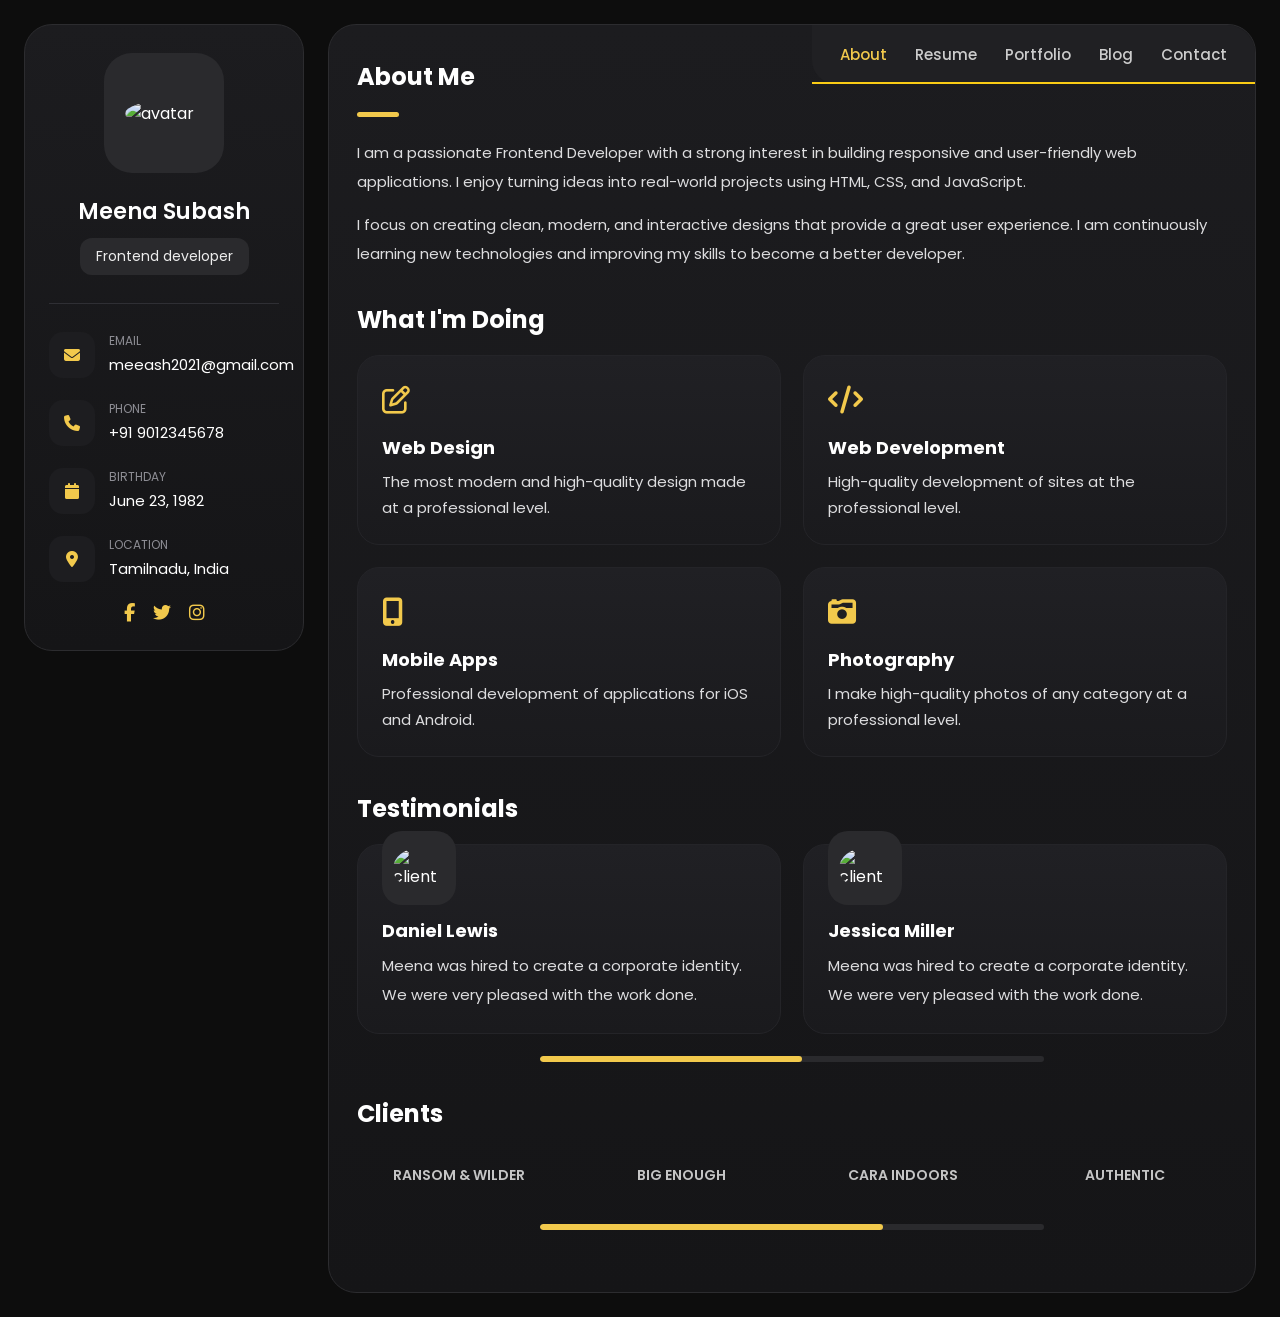
==== index.html @ 7efd914a "Homepage completed" ====
<!DOCTYPE html>
<html lang="en">
<head>
  <meta charset="UTF-8" />
  <meta name="viewport" content="width=device-width, initial-scale=1.0" />
  <title>Portfolio UI</title>

  <link rel="preconnect" href="https://fonts.googleapis.com">
  <link rel="preconnect" href="https://fonts.gstatic.com" crossorigin>
  <link href="https://fonts.googleapis.com/css2?family=Poppins:wght@400;500;600;700&display=swap" rel="stylesheet">

  <link rel="stylesheet" href="https://cdnjs.cloudflare.com/ajax/libs/font-awesome/6.5.0/css/all.min.css">
  <link rel="stylesheet" href="style.css">
</head>
<body>

  <div class="page">

    <!-- Sidebar -->
    <aside class="sidebar">
      <div class="top">
        <div class="avatar-box">
          <img src="https://i.pravatar.cc/150?img=45" alt="avatar">
        </div>

        <div class="top-text">
          <h1 class="name">Meena Subash</h1>
          <p class="role">Frontend developer</p>
        </div>

        <button class="toggle-btn" id="toggleBtn">
          <i class="fa-solid fa-chevron-down"></i>
        </button>
      </div>

      <div class="sidebar-content" id="toggleContent">
        <div class="line"></div>

        <div class="info-item">
          <div class="icon"><i class="fas fa-envelope"></i></div>
          <div>
            <p class="label">EMAIL</p>
            <p class="value">meeash2021@gmail.com</p>
          </div>
        </div>

        <div class="info-item">
          <div class="icon"><i class="fas fa-phone"></i></div>
          <div>
            <p class="label">PHONE</p>
            <p class="value">+91 9012345678</p>
          </div>
        </div>

        <div class="info-item">
          <div class="icon"><i class="fas fa-calendar"></i></div>
          <div>
            <p class="label">BIRTHDAY</p>
            <p class="value">June 23, 1982</p>
          </div>
        </div>

        <div class="info-item">
          <div class="icon"><i class="fas fa-location-dot"></i></div>
          <div>
            <p class="label">LOCATION</p>
            <p class="value">Tamilnadu, India</p>
          </div>
        </div>

        <div class="socials">
          <i class="fab fa-facebook-f"></i>
          <i class="fab fa-twitter"></i>
          <i class="fab fa-instagram"></i>
        </div>
      </div>
    </aside>

    <!-- Main content -->
    <main class="main-card">
      <nav class="tabs">
        <a href="#" class="active">About</a>
        <a href="#">Resume</a>
        <a href="#">Portfolio</a>
        <a href="#">Blog</a>
        <a href="#">Contact</a>
      </nav>

      <section class="section">
        <h2>About Me</h2>
        <div class="underline"></div>

        <p>
            I am a passionate Frontend Developer with a strong interest in building responsive and user-friendly web applications. I enjoy turning ideas into real-world projects using HTML, CSS, and JavaScript.
       </p>

       <p>
          I focus on creating clean, modern, and interactive designs that provide a great user experience. I am continuously learning new technologies and improving my skills to become a better developer.
      </p>
      </section>

      <section class="section">
        <h3>What I'm Doing</h3>

        <div class="service-grid">
          <div class="service-card">
            <div class="service-icon"><i class="fa-regular fa-pen-to-square"></i></div>
            <h4>Web Design</h4>
            <p>The most modern and high-quality design made at a professional level.</p>
          </div>

          <div class="service-card">
            <div class="service-icon"><i class="fa-solid fa-code"></i></div>
            <h4>Web Development</h4>
            <p>High-quality development of sites at the professional level.</p>
          </div>

          <div class="service-card">
            <div class="service-icon"><i class="fa-solid fa-mobile-screen-button"></i></div>
            <h4>Mobile Apps</h4>
            <p>Professional development of applications for iOS and Android.</p>
          </div>

          <div class="service-card">
            <div class="service-icon"><i class="fa-solid fa-camera-retro"></i></div>
            <h4>Photography</h4>
            <p>I make high-quality photos of any category at a professional level.</p>
          </div>
        </div>
      </section>

      <section class="section">
        <h3>Testimonials</h3>

        <div class="testimonial-grid">
          <div class="testimonial-card">
            <div class="testimonial-avatar">
              <img src="https://i.pravatar.cc/70?img=15" alt="client">
            </div>
            <h4>Daniel Lewis</h4>
            <p>
              Meena was hired to create a corporate identity. We were very pleased with
              the work done.
            </p>
          </div>

          <div class="testimonial-card">
            <div class="testimonial-avatar">
              <img src="https://i.pravatar.cc/70?img=32" alt="client">
            </div>
            <h4>Jessica Miller</h4>
            <p>
              Meena was hired to create a corporate identity. We were very pleased with
              the work done.
            </p>
          </div>
        </div>

        <div class="slider-line">
          <span></span>
        </div>
      </section>

      <section class="section">
        <h3>Clients</h3>

        <div class="client-grid">
          <div class="client-item">RANSOM &amp; WILDER</div>
          <div class="client-item">BIG ENOUGH</div>
          <div class="client-item">CARA INDOORS</div>
          <div class="client-item">AUTHENTIC</div>
        </div>

        <div class="slider-line">
          <span class="long"></span>
        </div>
      </section>
    </main>

  </div>

  <script src="script.js"></script>
</body>
</html>
---- style.css ----
* {
  box-sizing: border-box;
}

body {
  margin: 0;
  font-family: "Poppins", sans-serif;
  background: #0d0d0d;
  color: #ffffff;
}

.page {
  display: flex;
  gap: 24px;
  padding: 24px;
  align-items: flex-start;
}

/* SIDEBAR */
.sidebar {
  width: 280px;
  background: linear-gradient(180deg, #1c1c1f, #151517);
  border: 1px solid #2c2c2f;
  border-radius: 28px;
  padding: 28px 24px;
  flex-shrink: 0;
  position: sticky;
  top: 20px;
  height: fit-content;
}

.top {
  position: relative;
}

.avatar-box {
  width: 120px;
  height: 120px;
  background: #2a2a2d;
  border-radius: 28px;
  margin: 0 auto;
  display: flex;
  justify-content: center;
  align-items: center;
}

.avatar-box img {
  width: 78px;
  border-radius: 50%;
}

.name {
  text-align: center;
  font-size: 22px;
  margin: 22px 0 10px;
  font-weight: 600;
}

.role {
  width: fit-content;
  margin: 0 auto;
  background: #2a2a2d;
  padding: 8px 16px;
  border-radius: 12px;
  font-size: 14px;
  color: #ededed;
}

.line {
  height: 1px;
  background: #2f2f34;
  margin: 28px 0;
}

.info-item {
  display: flex;
  gap: 14px;
  margin-bottom: 22px;
  align-items: flex-start;
}

.icon {
  width: 46px;
  height: 46px;
  border-radius: 14px;
  background: #1d1d20;
  color: #f2c94c;
  display: flex;
  justify-content: center;
  align-items: center;
  flex-shrink: 0;
}

.label {
  margin: 0 0 4px;
  font-size: 12px;
  color: #8d8d94;
}

.value {
  margin: 0;
  font-size: 15px;
  line-height: 1.5;
}

.socials {
  display: flex;
  justify-content: center;
  gap: 18px;
  margin-top: 8px;
}

.socials i {
  color: #f2c94c;
  font-size: 18px;
}

/* MAIN CARD */
.main-card {
  flex: 1;
  background: linear-gradient(180deg, #1c1c1f, #151517);
  border: 1px solid #2c2c2f;
  border-radius: 28px;
  padding: 34px 28px 28px;
  position: relative;
}

.tabs {
  position: absolute;
  top: 0;
  right: 0;
  background: #202023;
  border-bottom-left-radius: 24px;
  border-top-right-radius: 28px;
  padding: 18px 28px;
  display: flex;
  gap: 28px;
  z-index: 10;
}

.tabs a {
  font-size: 15px;
  font-weight: 500;
  text-decoration: none;
  color: #ccc;
  transition: 0.3s;

}
/* underline */
.tabs a::after {
  content: "";
  position: absolute;
  left: 0;
  bottom: 0;
  width: 0%;
  height: 2px;
  background: #facc15;
  transition: 0.3s;
}

.tabs a.active {
  color: #f2c94c;
}
.tabs a.active::after {
  width: 100%;
}
.tabs a:hover {
  color: #facc15;
  transform: scale(1.05);
  text-shadow: 0 0 10px rgba(250, 204, 21, 0.7);


}

.tabs a:hover::after {
  width: 100%;
}

.section {
  margin-bottom: 34px;
}

.section h2,
.section h3 {
  margin: 0 0 18px;
  font-size: 24px;
  font-weight: 700;
}

.underline {
  width: 42px;
  height: 5px;
  background: #f2c94c;
  border-radius: 999px;
  margin-bottom: 22px;
}

.section p {
  color: #dddddf;
  line-height: 1.9;
  font-size: 15px;
}

.service-grid {
  display: grid;
  grid-template-columns: repeat(2, 1fr);
  gap: 22px;
}

.service-card {
  background: linear-gradient(180deg, #202024, #1a1a1d);
  border-radius: 22px;
  padding: 24px;
  border: 1px solid #242428;
}

.service-icon {
  color: #f2c94c;
  font-size: 28px;
  margin-bottom: 12px;
}

.service-card h4 {
  margin: 0 0 8px;
  font-size: 18px;
}

.service-card p {
  margin: 0;
  font-size: 15px;
  line-height: 1.7;
}

.testimonial-grid {
  display: grid;
  grid-template-columns: repeat(2, 1fr);
  gap: 22px;
}

.testimonial-card {
  background: linear-gradient(180deg, #202024, #1a1a1d);
  border-radius: 22px;
  padding: 24px;
  position: relative;
  border: 1px solid #242428;
}

.testimonial-avatar {
  width: 74px;
  height: 74px;
  background: #2a2a2d;
  border-radius: 20px;
  display: flex;
  justify-content: center;
  align-items: center;
  margin-top: -38px;
  margin-bottom: 12px;
}

.testimonial-avatar img {
  width: 52px;
  border-radius: 50%;
}

.testimonial-card h4 {
  margin: 0 0 8px;
  font-size: 18px;
}

.testimonial-card p {
  margin: 0;
}

.client-grid {
  display: grid;
  grid-template-columns: repeat(4, 1fr);
  gap: 18px;
  align-items: center;
}

.client-item {
  text-align: center;
  color: #d8d8d8;
  opacity: 0.9;
  padding: 16px 8px;
  font-weight: 600;
  font-size: 14px;
}

.slider-line {
  width: 58%;
  height: 6px;
  background: #2a2a2d;
  border-radius: 999px;
  margin: 22px auto 0;
  overflow: hidden;
}

.slider-line span {
  display: block;
  width: 52%;
  height: 100%;
  background: #f2c94c;
  border-radius: 999px;
}

.slider-line span.long {
  width: 68%;
}

.toggle-btn {
  display: none;
  border: none;
  background: #202023;
  color: #f2c94c;
  width: 42px;
  height: 42px;
  border-radius: 0 18px 0 18px;
  cursor: pointer;
  position: absolute;
  top: 0;
  right: 0;
}

.toggle-btn.active i {
  transform: rotate(180deg);
}

.toggle-btn i {
  transition: 0.3s;
}

/* MOBILE + TABLET */
@media (max-width: 1024px) {
  .page {
    flex-direction: column;
    padding: 14px 14px 90px;
  }

  .sidebar,
  .main-card {
    width: 100%;
  }

  .sidebar {
    padding: 18px 18px 16px;
    border-radius: 24px;
  }

  .top {
    display: flex;
    align-items: center;
    gap: 16px;
    padding-right: 52px;
    position: relative;
  }

  .avatar-box {
    width: 88px;
    height: 88px;
    margin: 0;
    border-radius: 22px;
  }

  .avatar-box img {
    width: 60px;
  }

  .top-text {
    flex: 1;
  }

  .name {
    text-align: left;
    margin: 0 0 10px;
    font-size: 18px;
  }

  .role {
    margin: 0;
    font-size: 13px;
  }

  .toggle-btn {
    display: block;
  }

  .sidebar-content {
    display: none;
  }

  .sidebar-content.active {
    display: block;
  }

  .main-card {
    padding: 28px 16px 24px;
    border-radius: 24px;
  }

  .tabs {
    position: fixed;
    left: 0;
    right: 0;
    bottom: 0;
    top: auto;
    width: 100%;
    display: flex;
    justify-content: space-around;
    gap: 6px;
    padding: 14px 8px;
    background: rgba(32, 32, 35, 0.97);
    border-top: 1px solid #2f2f34;
    border-radius: 18px 18px 0 0;
    backdrop-filter: blur(10px);
    z-index: 999;
  }

  .tabs a {
    font-size: 12px;
  }

  .section h2,
  .section h3 {
    font-size: 22px;
  }

  .service-grid,
  .testimonial-grid {
    grid-template-columns: 1fr;
  }

  .client-grid {
    grid-template-columns: repeat(3, 1fr);
    gap: 12px;
  }

  .slider-line {
    width: 88%;
  }
}
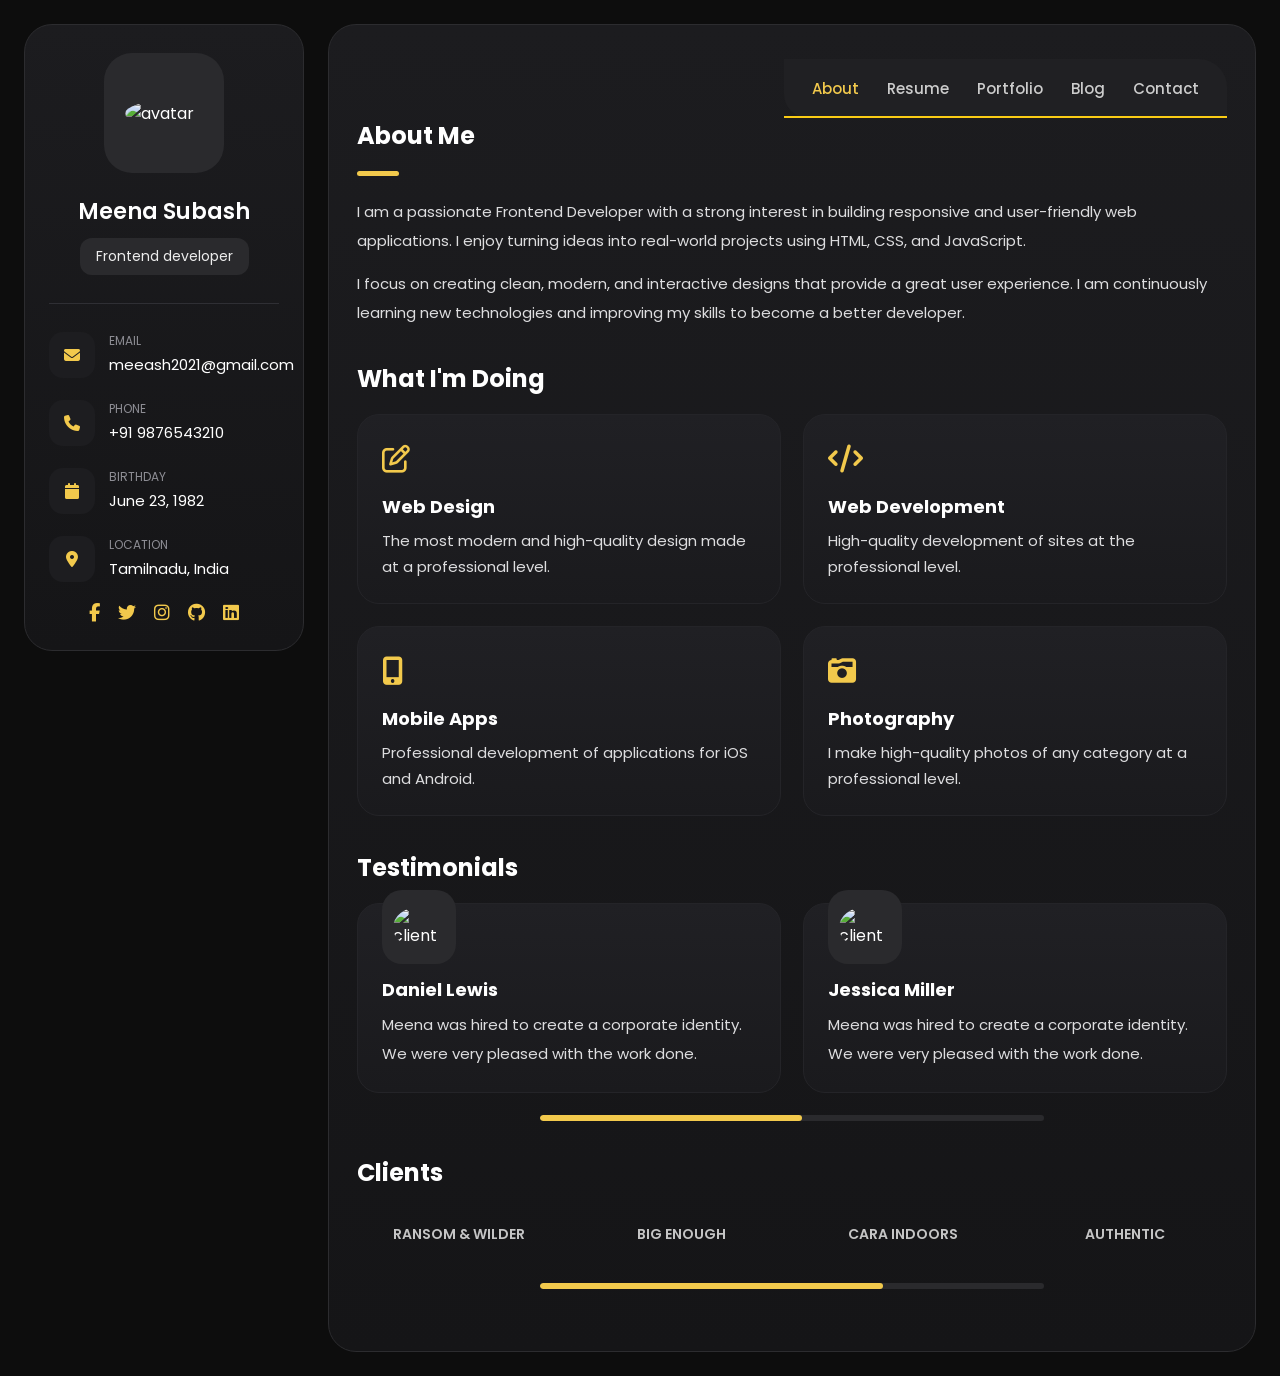
==== commit 54de3569: "fixed navbar,email,phone,location clickable" ====
--- a/index.html
+++ b/index.html
@@ -1,4 +1,3 @@
-
 <!DOCTYPE html>
 <html lang="en">
 <head>
@@ -41,7 +40,7 @@
           <div class="icon"><i class="fas fa-envelope"></i></div>
           <div>
             <p class="label">EMAIL</p>
-            <p class="value">meeash2021@gmail.com</p>
+            <p class="value" id="emailText">meeash2021@gmail.com</p>
           </div>
         </div>
 
@@ -49,7 +48,7 @@
           <div class="icon"><i class="fas fa-phone"></i></div>
           <div>
             <p class="label">PHONE</p>
-            <p class="value">+91 9012345678</p>
+            <p class="value" id="phoneText">+91 9876543210</p>
           </div>
         </div>
 
@@ -65,27 +64,42 @@
           <div class="icon"><i class="fas fa-location-dot"></i></div>
           <div>
             <p class="label">LOCATION</p>
-            <p class="value">Tamilnadu, India</p>
+            <p class="value" id="locationText">Tamilnadu, India</p>
           </div>
         </div>
 
+        <div id="mapContainer" style="display: none;">
+  <iframe 
+    src="https://www.google.com/maps?q=Tamil+Nadu,India&output=embed"
+    width="100%" 
+    height="250" 
+    style="border:0; border-radius:15px; margin-top:10px;">
+  </iframe>
+</div>
+
         <div class="socials">
-          <i class="fab fa-facebook-f"></i>
-          <i class="fab fa-twitter"></i>
-          <i class="fab fa-instagram"></i>
+          <i class="fab fa-facebook-f" id="faceIcon"></i>
+          <i class="fab fa-twitter" id="twitterIcon"></i>
+          <i class="fab fa-instagram" id="instaIcon"></i>
+          <i class="fab fa-github" id="gitIcon"></i>
+          <i class="fab fa-linkedin" id="linkIcon"></i>
+
+
         </div>
       </div>
     </aside>
 
     <!-- Main content -->
     <main class="main-card">
+      <div class="tabs-wrapper">
       <nav class="tabs">
-        <a href="#" class="active">About</a>
-        <a href="#">Resume</a>
-        <a href="#">Portfolio</a>
-        <a href="#">Blog</a>
-        <a href="#">Contact</a>
+        <a href="index.html" class="active">About</a>
+        <a href="resume.html">Resume</a>
+        <a href="portfolio.html">Portfolio</a>
+        <a href="blog.html">Blog</a>
+        <a href="contact.html">Contact</a>
       </nav>
+      </div>
 
       <section class="section">
         <h2>About Me</h2>
--- a/style.css
+++ b/style.css
@@ -101,13 +101,17 @@
   margin: 0;
   font-size: 15px;
   line-height: 1.5;
-}
-
+  cursor: pointer;
+}
+#mapContainer {
+  transition: 0.3s;
+}
 .socials {
   display: flex;
   justify-content: center;
   gap: 18px;
   margin-top: 8px;
+  cursor: pointer;
 }
 
 .socials i {
@@ -124,11 +128,18 @@
   padding: 34px 28px 28px;
   position: relative;
 }
-
+.tabs-wrapper {
+  position: sticky;
+  top: 0;
+  display: flex;
+  justify-content: flex-end;   /* keeps it right side */
+  z-index: 100;
+}
 .tabs {
-  position: absolute;
+  position: sticky;
   top: 0;
-  right: 0;
+ /* right: 0;*/
+  margin-left: auto;
   background: #202023;
   border-bottom-left-radius: 24px;
   border-top-right-radius: 28px;
@@ -330,6 +341,8 @@
   transition: 0.3s;
 }
 
+
+
 /* MOBILE + TABLET */
 @media (max-width: 1024px) {
   .page {
@@ -396,6 +409,10 @@
   .main-card {
     padding: 28px 16px 24px;
     border-radius: 24px;
+  }
+  .tabs-wrapper {
+    position: static;
+    display: block;
   }
 
   .tabs {
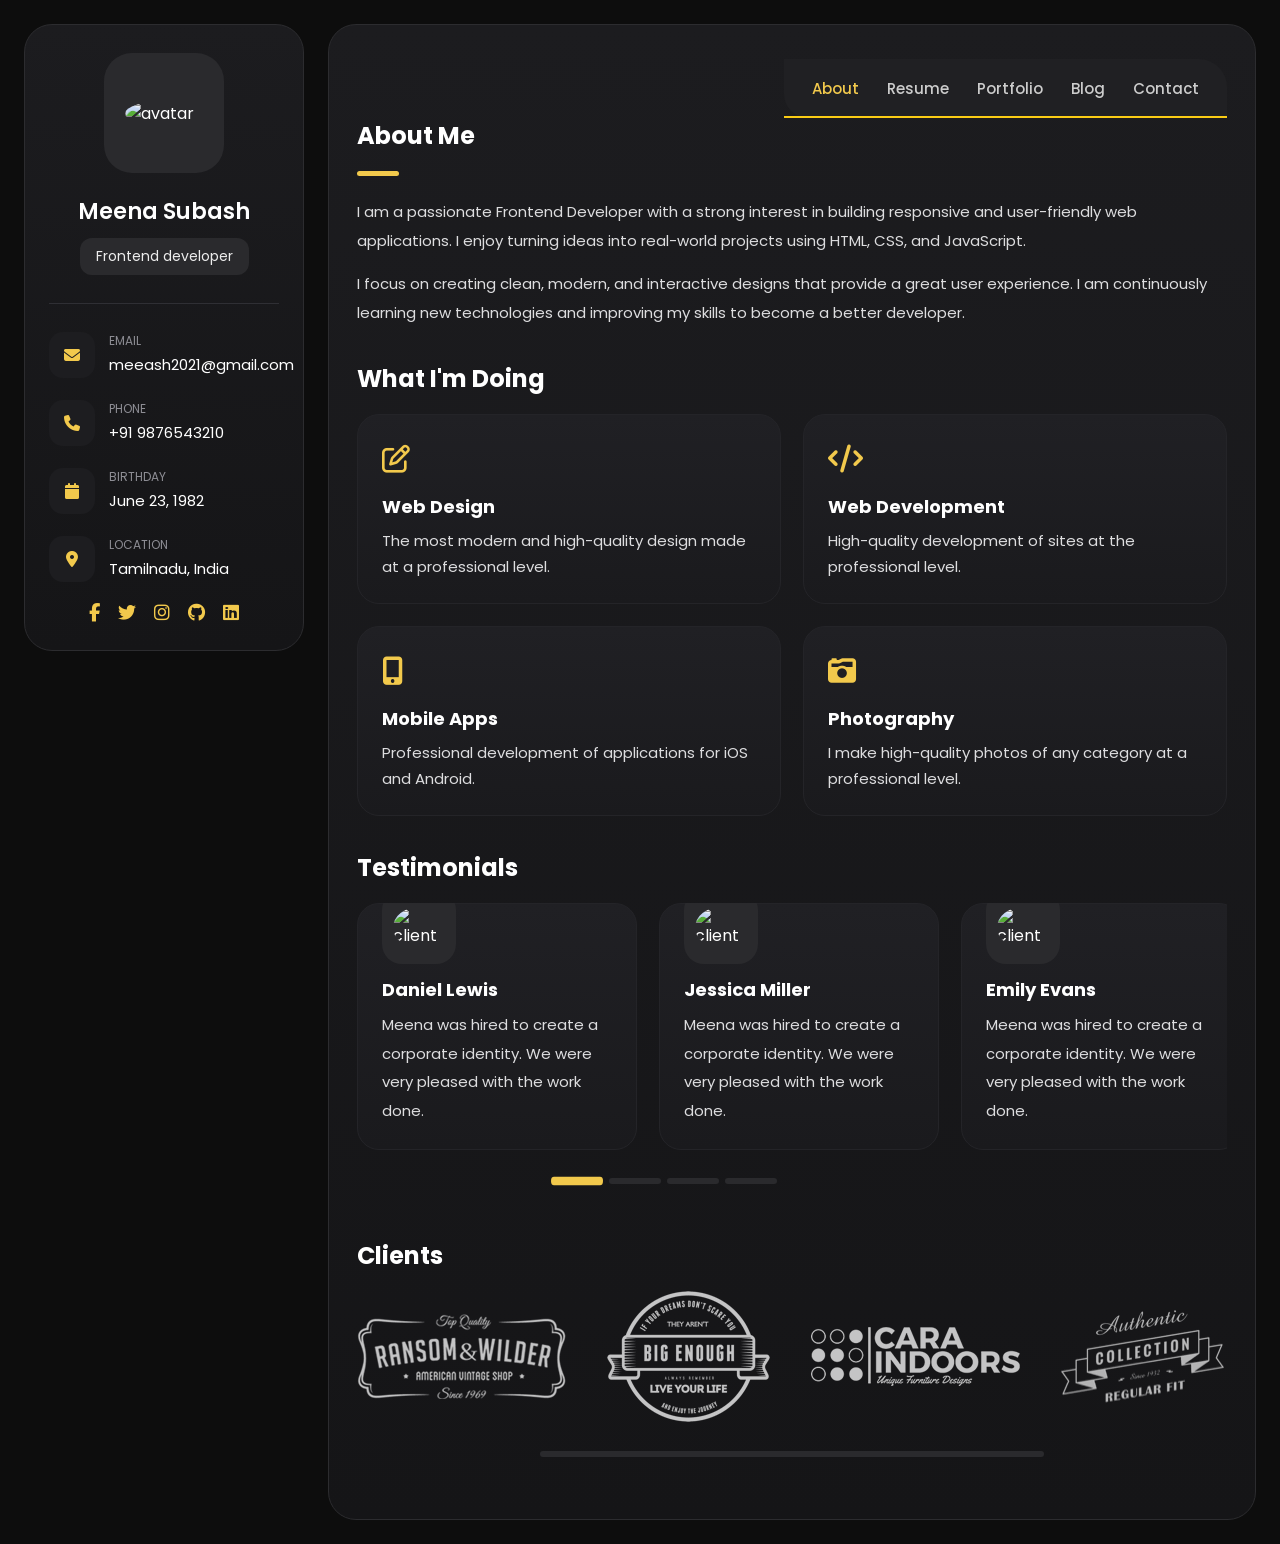
==== commit 70851b6d: "Added JS onIndex Page" ====
--- a/index.html
+++ b/index.html
@@ -1,5 +1,6 @@
 <!DOCTYPE html>
 <html lang="en">
+
 <head>
   <meta charset="UTF-8" />
   <meta name="viewport" content="width=device-width, initial-scale=1.0" />
@@ -12,6 +13,7 @@
   <link rel="stylesheet" href="https://cdnjs.cloudflare.com/ajax/libs/font-awesome/6.5.0/css/all.min.css">
   <link rel="stylesheet" href="style.css">
 </head>
+
 <body>
 
   <div class="page">
@@ -69,13 +71,10 @@
         </div>
 
         <div id="mapContainer" style="display: none;">
-  <iframe 
-    src="https://www.google.com/maps?q=Tamil+Nadu,India&output=embed"
-    width="100%" 
-    height="250" 
-    style="border:0; border-radius:15px; margin-top:10px;">
-  </iframe>
-</div>
+          <iframe src="https://www.google.com/maps?q=Tamil+Nadu,India&output=embed" width="100%" height="250"
+            style="border:0; border-radius:15px; margin-top:10px;">
+          </iframe>
+        </div>
 
         <div class="socials">
           <i class="fab fa-facebook-f" id="faceIcon"></i>
@@ -92,13 +91,13 @@
     <!-- Main content -->
     <main class="main-card">
       <div class="tabs-wrapper">
-      <nav class="tabs">
-        <a href="index.html" class="active">About</a>
-        <a href="resume.html">Resume</a>
-        <a href="portfolio.html">Portfolio</a>
-        <a href="blog.html">Blog</a>
-        <a href="contact.html">Contact</a>
-      </nav>
+        <nav class="tabs">
+          <a href="index.html" class="active">About</a>
+          <a href="resume.html">Resume</a>
+          <a href="portfolio.html">Portfolio</a>
+          <a href="blog.html">Blog</a>
+          <a href="contact.html">Contact</a>
+        </nav>
       </div>
 
       <section class="section">
@@ -106,12 +105,14 @@
         <div class="underline"></div>
 
         <p>
-            I am a passionate Frontend Developer with a strong interest in building responsive and user-friendly web applications. I enjoy turning ideas into real-world projects using HTML, CSS, and JavaScript.
-       </p>
-
-       <p>
-          I focus on creating clean, modern, and interactive designs that provide a great user experience. I am continuously learning new technologies and improving my skills to become a better developer.
-      </p>
+          I am a passionate Frontend Developer with a strong interest in building responsive and user-friendly web
+          applications. I enjoy turning ideas into real-world projects using HTML, CSS, and JavaScript.
+        </p>
+
+        <p>
+          I focus on creating clean, modern, and interactive designs that provide a great user experience. I am
+          continuously learning new technologies and improving my skills to become a better developer.
+        </p>
       </section>
 
       <section class="section">
@@ -146,48 +147,113 @@
 
       <section class="section">
         <h3>Testimonials</h3>
-
-        <div class="testimonial-grid">
-          <div class="testimonial-card">
-            <div class="testimonial-avatar">
-              <img src="https://i.pravatar.cc/70?img=15" alt="client">
-            </div>
-            <h4>Daniel Lewis</h4>
-            <p>
-              Meena was hired to create a corporate identity. We were very pleased with
-              the work done.
-            </p>
-          </div>
-
-          <div class="testimonial-card">
-            <div class="testimonial-avatar">
-              <img src="https://i.pravatar.cc/70?img=32" alt="client">
-            </div>
-            <h4>Jessica Miller</h4>
-            <p>
-              Meena was hired to create a corporate identity. We were very pleased with
-              the work done.
-            </p>
-          </div>
-        </div>
-
-        <div class="slider-line">
-          <span></span>
-        </div>
+        <div class="testimonial-scroll-wrapper" id="testimonialScroll">
+          <div class="testimonial-grid">
+            <div class="testimonial-card"
+              onclick="openPopUp('Daniel Lewis', 'https://i.pravatar.cc/70?img=15', '19 March, 2026', 'Richard was hired to create a corporate identity. We were very pleased with the work done. She has a lot of experience and is very concerned about the needs of client. Lorem ipsum dolor sit amet, ullamcous cididt consectetur adipiscing elit, seds do et eiusmod tempor incididunt ut laborels dolore magnarels alia.')">
+              <div class="testimonial-avatar">
+                <img src="https://i.pravatar.cc/70?img=15" alt="client">
+              </div>
+              <h4>Daniel Lewis</h4>
+              <p>
+                Meena was hired to create a corporate identity. We were very pleased with
+                the work done.
+              </p>
+            </div>
+
+            <div class="testimonial-card"
+              onclick="openPopUp('Jessica Miller', 'https://i.pravatar.cc/70?img=32', '03 March, 2026', 'Richard was hired to create a corporate identity. We were very pleased with the work done. She has a lot of experience and is very concerned about the needs of client. Lorem ipsum dolor sit amet, ullamcous cididt consectetur adipiscing elit, seds do et eiusmod tempor incididunt ut laborels dolore magnarels alia.')">
+              <div class="testimonial-avatar">
+                <img src="https://i.pravatar.cc/70?img=32" alt="client">
+              </div>
+              <h4>Jessica Miller</h4>
+              <p>
+                Meena was hired to create a corporate identity. We were very pleased with
+                the work done.
+              </p>
+            </div>
+
+            <div class="testimonial-card"
+              onclick="openPopUp('Emily Evans', 'https://i.pravatar.cc/70?img=10', '14 March, 2026', 'Richard was hired to create a corporate identity. We were very pleased with the work done. She has a lot of experience and is very concerned about the needs of client. Lorem ipsum dolor sit amet, ullamcous cididt consectetur adipiscing elit, seds do et eiusmod tempor incididunt ut laborels dolore magnarels alia.')">
+              <div class="testimonial-avatar">
+                <img src="https://i.pravatar.cc/70?img=10" alt="client">
+              </div>
+              <h4>Emily Evans</h4>
+              <p>
+                Meena was hired to create a corporate identity. We were very pleased with
+                the work done.
+              </p>
+            </div>
+
+            <div class="testimonial-card"
+              onclick="openPopUp('Henry William', 'https://i.pravatar.cc/70?img=25', '14 March, 2026', 'Richard was hired to create a corporate identity. We were very pleased with the work done. She has a lot of experience and is very concerned about the needs of client. Lorem ipsum dolor sit amet, ullamcous cididt consectetur adipiscing elit, seds do et eiusmod tempor incididunt ut laborels dolore magnarels alia.')">
+              <div class="testimonial-avatar">
+                <img src="https://i.pravatar.cc/70?img=25" alt="client">
+              </div>
+              <h4>Henry William</h4>
+              <p>
+                Meena was hired to create a corporate identity. We were very pleased with
+                the work done.
+              </p>
+            </div>
+          </div> <!-- /testimonial-grid -->
+        </div> <!-- /testimonial-scroll-wrapper -->
+
+        <!-- Single shared popup -->
+        <div class="popup-overlay" id="popupOverlay">
+          <div class="card_popup">
+            <button class="popup-close" onclick="closePopUp()">✕</button>
+            <div class="popup-top">
+              <div class="popup-avatar">
+                <img src="" alt="client" id="popupImg">
+              </div>
+              <div>
+                <h4 class="popup-name" id="popupName"></h4>
+                <p class="popup-date" id="popupDate"></p>
+              </div>
+            </div>
+            <p class="popup-body" id="popupBody"></p>
+          </div>
+        </div>
+        <div class="seg-slider" id="segSlider"></div>
+
+
       </section>
 
       <section class="section">
         <h3>Clients</h3>
-
-        <div class="client-grid">
-          <div class="client-item">RANSOM &amp; WILDER</div>
-          <div class="client-item">BIG ENOUGH</div>
-          <div class="client-item">CARA INDOORS</div>
-          <div class="client-item">AUTHENTIC</div>
-        </div>
-
-        <div class="slider-line">
-          <span class="long"></span>
+        <div class="client-scroll-wrapper" id="clientScroll">
+          <div class="client-grid">
+
+            <div class="client-item">
+              <img src="./Image/l1.png" alt="">
+            </div>
+            <div class="client-item">
+              <img style="color: white;" src="./Image/l2.png" alt="">
+            </div>
+            <div class="client-item">
+              <img src="./Image/l3.png" alt="">
+            </div>
+            <div class="client-item">
+              <img src="./Image/l4.png" alt="">
+            </div>
+            <div class="client-item">
+              <img src="./Image/l5.png" alt="">
+            </div>
+            <div class="client-item">
+              <img src="./Image/l6.png" alt="">
+            </div>
+            <div class="client-item">
+              <img src="./Image/l7.png" alt="">
+            </div>
+            <div class="client-item">
+              <img src="./Image/l8.png" alt="">
+            </div>
+
+          </div>
+        </div>
+        <div class="slider-line" id="clientSliderTrack">
+          <span id="clientSliderThumb"></span>
         </div>
       </section>
     </main>
@@ -196,4 +262,5 @@
 
   <script src="script.js"></script>
 </body>
+
 </html>
--- a/style.css
+++ b/style.css
@@ -7,6 +7,7 @@
   font-family: "Poppins", sans-serif;
   background: #0d0d0d;
   color: #ffffff;
+    overflow-x: hidden;
 }
 
 .page {
@@ -17,6 +18,7 @@
 }
 
 /* SIDEBAR */
+
 .sidebar {
   width: 280px;
   background: linear-gradient(180deg, #1c1c1f, #151517);
@@ -103,9 +105,11 @@
   line-height: 1.5;
   cursor: pointer;
 }
+
 #mapContainer {
   transition: 0.3s;
 }
+
 .socials {
   display: flex;
   justify-content: center;
@@ -122,23 +126,27 @@
 /* MAIN CARD */
 .main-card {
   flex: 1;
+  min-width: 0;
   background: linear-gradient(180deg, #1c1c1f, #151517);
   border: 1px solid #2c2c2f;
   border-radius: 28px;
   padding: 34px 28px 28px;
   position: relative;
 }
+
 .tabs-wrapper {
   position: sticky;
   top: 0;
   display: flex;
-  justify-content: flex-end;   /* keeps it right side */
+  justify-content: flex-end;
+  /* keeps it right side */
   z-index: 100;
 }
+
 .tabs {
   position: sticky;
   top: 0;
- /* right: 0;*/
+  /* right: 0;*/
   margin-left: auto;
   background: #202023;
   border-bottom-left-radius: 24px;
@@ -157,6 +165,7 @@
   transition: 0.3s;
 
 }
+
 /* underline */
 .tabs a::after {
   content: "";
@@ -172,9 +181,11 @@
 .tabs a.active {
   color: #f2c94c;
 }
+
 .tabs a.active::after {
   width: 100%;
 }
+
 .tabs a:hover {
   color: #facc15;
   transform: scale(1.05);
@@ -242,10 +253,12 @@
   line-height: 1.7;
 }
 
+
 .testimonial-grid {
-  display: grid;
-  grid-template-columns: repeat(2, 1fr);
+  display: flex;
   gap: 22px;
+  width: max-content;
+
 }
 
 .testimonial-card {
@@ -254,6 +267,8 @@
   padding: 24px;
   position: relative;
   border: 1px solid #242428;
+    flex-shrink: 0;
+      width: 280px;
 }
 
 .testimonial-avatar {
@@ -282,21 +297,188 @@
   margin: 0;
 }
 
+/* Popup*/
+.popup-overlay {
+  display: none;
+  position: fixed;
+  inset: 0;
+  background: rgba(0, 0, 0, 0.6);
+  backdrop-filter: blur(4px);
+  z-index: 1000;
+  justify-content: center;
+  align-items: center;
+}
+
+.popup-overlay.active {
+  display: flex;
+}
+
+
+.card_popup {
+  background: #1e1e21;
+  border: 1px solid #2f2f34;
+  border-radius: 24px;
+  padding: 28px;
+  width: 90%;
+  max-width: 560px;
+  position: relative;
+  display: flex;
+  flex-direction: column;
+  gap: 16px;
+}
+
+.popup-top {
+  display: flex;
+  align-items: center;
+  gap: 18px;
+}
+
+.popup-avatar {
+  width: 90px;
+  height: 90px;
+  background: #2a2a2d;
+  border-radius: 20px;
+  display: flex;
+  justify-content: center;
+  align-items: center;
+  flex-shrink: 0;
+}
+
+.popup-avatar img {
+  width: 70px;
+  border-radius: 50%;
+}
+
+.popup-name {
+  font-size: 22px;
+  font-weight: 700;
+  margin: 0 0 6px;
+}
+
+.popup-date {
+  color: #8d8d94;
+  font-size: 14px;
+  margin: 0;
+}
+
+
+.popup-body {
+  color: #dddddf;
+  font-size: 15px;
+  line-height: 1.8;
+  margin: 0;
+}
+
+.popup-close {
+  position: absolute;
+  top: 16px;
+  right: 16px;
+  width: 34px;
+  height: 34px;
+  background: #2a2a2d;
+  border: none;
+  border-radius: 10px;
+  color: #fff;
+  font-size: 16px;
+  cursor: pointer;
+  display: flex;
+  justify-content: center;
+  align-items: center;
+}
+
+.popup-close:hover {
+  background: #3a3a3d;
+}
+
+/* Testimonial horizontal scroll */
+.testimonial-scroll-wrapper {
+  overflow-x: auto;
+  scrollbar-width: none;
+  -ms-overflow-style: none;
+  cursor: grab;
+  padding-bottom: 8px;
+}
+
+.testimonial-scroll-wrapper::-webkit-scrollbar {
+  display: none;
+  
+}
+
+.testimonial-scroll-wrapper:active {
+  cursor: grabbing;
+}
+
+.seg-slider {
+  display: flex;
+  justify-content: center;
+  align-items: center;
+  gap: 6px;
+  padding: 20px;
+  margin-left: 20%;
+  width: fit-content;
+}
+ 
+.seg-slider .seg {
+  height: 6px;
+  width: 52px;
+  background: #2a2a2d;
+  border-radius: 999px;
+  cursor: pointer;
+  border: none;
+  padding: 0;
+  transition: background 0.3s, transform 0.2s;
+  flex-shrink: 0;
+}
+ 
+.seg-slider .seg:hover {
+  background: #3a3a3d;
+}
+ 
+.seg-slider .seg.active {
+  background: #f2c94c;
+  transform: scaleY(1.4);
+}
+
+
+.testimonial-scroll-wrapper {
+  scroll-behavior: smooth;
+}
+
+/*Client*/
+.client-scroll-wrapper {
+  overflow-x: auto;
+  scrollbar-width: none;
+  -ms-overflow-style: none;
+  cursor: grab;
+  scroll-behavior: smooth;
+}
+ 
+.client-scroll-wrapper::-webkit-scrollbar {
+  display: none;
+}
+ 
+.client-scroll-wrapper:active {
+  cursor: grabbing;
+}
 .client-grid {
-  display: grid;
-  grid-template-columns: repeat(4, 1fr);
+ display: flex;
   gap: 18px;
   align-items: center;
-}
-
-.client-item {
-  text-align: center;
-  color: #d8d8d8;
-  opacity: 0.9;
-  padding: 16px 8px;
-  font-weight: 600;
-  font-size: 14px;
-}
+  width: max-content;
+}
+
+.client-item img {
+ filter: brightness(0) invert(1);
+  opacity: 0.75;
+  transition: filter 0.3s, opacity 0.3s;
+}
+
+ 
+.client-item img:hover {
+  filter: brightness(0) invert(2) sepia(1) saturate(5) hue-rotate(350deg);
+  opacity: 1;
+}
+
 
 .slider-line {
   width: 58%;
@@ -309,7 +491,7 @@
 
 .slider-line span {
   display: block;
-  width: 52%;
+  width: 0%;
   height: 100%;
   background: #f2c94c;
   border-radius: 999px;
@@ -342,8 +524,8 @@
 }
 
 
-
 /* MOBILE + TABLET */
+
 @media (max-width: 1024px) {
   .page {
     flex-direction: column;
@@ -410,6 +592,7 @@
     padding: 28px 16px 24px;
     border-radius: 24px;
   }
+
   .tabs-wrapper {
     position: static;
     display: block;
@@ -442,11 +625,18 @@
     font-size: 22px;
   }
 
-  .service-grid,
-  .testimonial-grid {
+  .service-grid
+ {
     grid-template-columns: 1fr;
   }
 
+    .testimonial-grid {
+          grid-template-columns: 1fr;
+  
+  }
+
+   
+  
   .client-grid {
     grid-template-columns: repeat(3, 1fr);
     gap: 12px;
